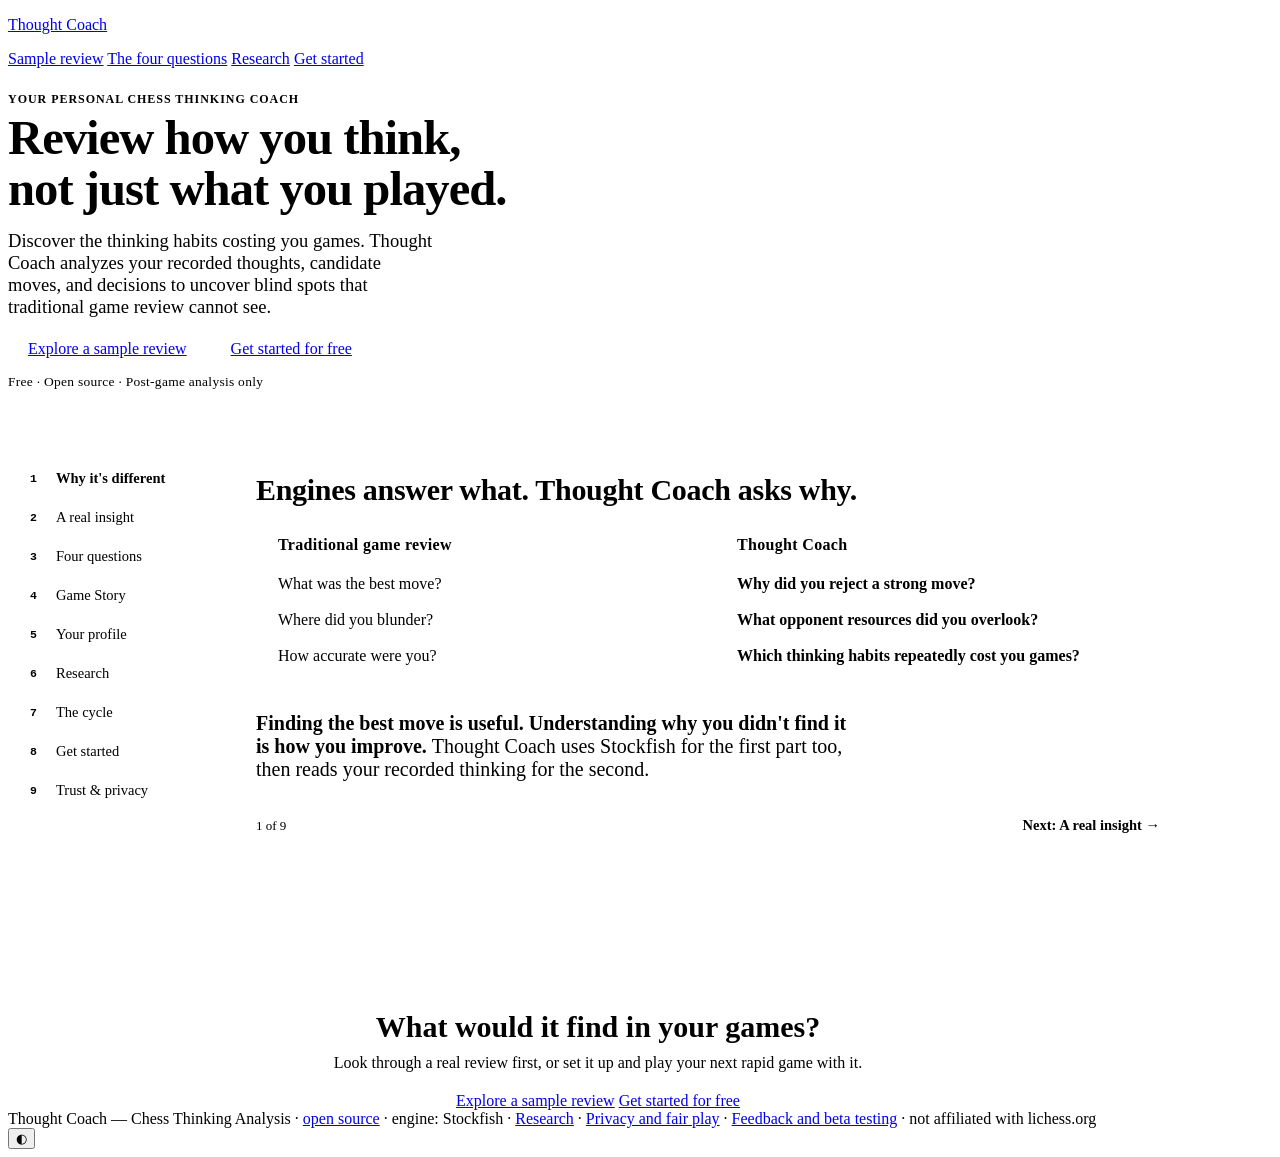
==== deploy/site/index.html @ 3e0a4ebf "Homepage mobile pass: hamburger menu, full-width stacked CTAs, topics as a vertical accordion on pho" ====
<!doctype html>
<html lang="en" data-theme="dark">
<head>
<meta charset="utf-8">
<meta name="viewport" content="width=device-width, initial-scale=1">
<title>Thought Coach — Chess Thinking Analysis</title>
<meta name="description" content="Discover the thinking habits costing you games. Thought Coach analyzes your recorded thoughts, candidate moves and decisions to find blind spots that traditional game review cannot see. Free and open source, for lichess players.">
<link rel="canonical" href="https://thoughtcoach.org/">
<meta property="og:type" content="website"><meta property="og:site_name" content="Thought Coach">
<meta property="og:title" content="Thought Coach — Chess Thinking Analysis">
<meta property="og:description" content="Review how you think, not just what you played. See a real sample review, then try it free on your own lichess games.">
<meta property="og:url" content="https://thoughtcoach.org/"><meta property="og:image" content="https://thoughtcoach.org/apple-touch-icon.png">
<meta name="twitter:card" content="summary">
<script>try { var t = localStorage.getItem("tc-theme"); if (t) document.documentElement.dataset.theme = t; } catch (e) {}</script>
<link rel="icon" type="image/svg+xml" href="/icon.svg"><link rel="icon" href="/favicon.png"><link rel="apple-touch-icon" href="/apple-touch-icon.png">
<link rel="stylesheet" href="/site.css">
<style>
  main.wide { max-width:1180px; } main.wide nav.top { margin-bottom:12px; flex-wrap:wrap; row-gap:6px; }
  @media (min-width:1500px) { main.wide { max-width:1380px; } }
  .eyebrow { font-size:12px; letter-spacing:.08em; text-transform:uppercase; color:var(--muted); margin:0 0 6px; font-weight:700; }

  /* sections: one rhythm for the whole page */
  section.blk { margin:64px 0 0; }
  section.blk > h2 { font-size:clamp(22px, 2.5vw, 30px); margin:0 0 8px; letter-spacing:-.01em; text-wrap:balance; line-height:1.2; }
  section.blk > .sub { color:var(--fg2); margin:0 0 22px; max-width:62ch; }
  .more { display:inline-flex; align-items:center; min-height:44px; margin-top:6px; font-weight:600; }
  .panel { background:var(--card); border:1px solid var(--line); border-radius:18px; padding:20px 22px; }

  /* 1. hero beside the real example */
  .top2 { display:grid; grid-template-columns:minmax(0, 0.75fr) minmax(0, 1.25fr); gap:32px; align-items:center; margin-top:24px; }
  .hero h1 { font-size:clamp(32px, 3.8vw, 54px); line-height:1.04; margin:0 0 16px; letter-spacing:-.02em; }
  .hero h1 em { font-style:normal; color:var(--accent); }
  .hero .sub2 { font-size:clamp(16px, 1.45vw, 19px); color:var(--fg2); margin:0 0 22px; max-width:46ch; }
  .hero .row .btn { padding:12px 20px; }
  .hero .trustline { color:var(--muted); font-size:13.5px; margin:16px 0 0; letter-spacing:.02em; }
  .exlabel { font-size:12px; letter-spacing:.08em; text-transform:uppercase; color:var(--muted); margin:0 0 8px; text-align:center; }
  .top2.solo { grid-template-columns:1fr; }
  .novideo { display:flex; gap:7px; align-items:center; justify-content:center; margin:10px 0 0; font-size:13.5px; color:var(--fg2); }
  .novideo b { color:var(--fg); }
  .novideo svg { flex:none; width:18px; height:18px; margin-top:1px; fill:none; stroke:var(--accent); stroke-width:2; stroke-linecap:round; stroke-linejoin:round; }

  /* the tour: topics on the left, one panel at a time */
  .tour { display:grid; grid-template-columns:220px minmax(0, 1fr); gap:0; margin:56px 0 0; border:1px solid var(--line);
    border-radius:20px; background:var(--card); overflow:hidden; }
  .tour-nav { display:flex; flex-direction:column; padding:14px 10px; border-right:1px solid var(--line); gap:2px;
    background:color-mix(in srgb, var(--fg) 3%, transparent); }
  .tour-nav button { all:unset; cursor:pointer; display:flex; align-items:center; gap:10px; padding:10px 12px; border-radius:10px;
    font-size:14.5px; color:var(--fg2); }
  .tour-nav button .i { font:700 11.5px ui-monospace, Consolas, monospace; color:var(--muted); width:16px; }
  .tour-nav button:hover { background:color-mix(in srgb, var(--accent) 8%, transparent); color:var(--fg); }
  .tour-nav button[aria-selected="true"] { background:color-mix(in srgb, var(--accent) 16%, transparent); color:var(--fg); font-weight:700; }
  .tour-nav button[aria-selected="true"] .i { color:var(--accent); }
  .tour-nav button:focus-visible { outline:2px solid var(--accent); outline-offset:-2px; }
  .tour-body { padding:26px 28px 22px; min-height:460px; }
  .tour section.blk { margin:0; } .tour section.blk[hidden] { display:none; }
  .tour .tour-step { display:flex; justify-content:space-between; align-items:center; margin:22px 0 0; padding-top:14px;
    border-top:1px solid var(--line); color:var(--muted); font-size:13px; }
  .tour .tour-step button { all:unset; cursor:pointer; font-weight:700; color:var(--accent); font-size:14.5px; }
  .tour .tour-step button:hover { text-decoration:underline; }
  .tour .panel { background:color-mix(in srgb, var(--fg) 3%, transparent); }
  @media (max-width:980px) {
    .tour { grid-template-columns:1fr; }
    .tour-nav { flex-direction:row; overflow-x:auto; border-right:0; border-bottom:1px solid var(--line); padding:10px; scrollbar-width:none; }
    .tour-nav::-webkit-scrollbar { display:none; }
    .tour-nav button { flex:none; padding:8px 12px; border:1px solid var(--line); border-radius:999px; font-size:13.5px; }
    .tour-nav button .i { display:none; }
    .tour-body { padding:20px 18px 16px; min-height:0; }
  }

  /* 2. traditional review vs Thought Coach */
  .vs { display:grid; grid-template-columns:1fr 1fr; gap:14px; }
  .vs .col { border-radius:18px; padding:20px 22px; border:1px solid var(--line); }
  .vs .col h3 { margin:0 0 12px; font-size:16px; letter-spacing:.02em; }
  .vs .col ul { margin:0; padding:0; list-style:none; }
  .vs .col li { padding:9px 0; border-top:1px solid var(--line); font-size:16px; } .vs .col li:first-child { border-top:0; }
  .vs .old h3 { color:var(--muted); } .vs .old li { color:var(--fg2); }
  .vs .new { background:color-mix(in srgb, var(--accent) 9%, var(--card)); border-color:color-mix(in srgb, var(--accent) 50%, var(--line)); }
  .vs .new h3 { color:var(--accent); } .vs .new li { font-weight:600; }
  .punch { margin:18px 0 0; font-size:clamp(17px, 1.6vw, 20px); font-weight:600; max-width:60ch; }
  .punch span { color:var(--fg2); font-weight:400; }

  /* 3. one real coaching insight (fragment kept outside the code repository) */
  .ins { display:grid; grid-template-columns:minmax(0, 380px) minmax(0, 1fr); gap:28px; align-items:start; }
  .ins-board { margin:0; } .ins-board img { width:100%; height:auto; display:block; border-radius:10px; box-shadow:0 10px 30px #0006; }
  .ins-board figcaption { display:flex; flex-wrap:wrap; gap:6px 12px; margin-top:10px; font-size:13px; color:var(--fg2); }
  .ins-board .lg { white-space:nowrap; }
  .k { display:inline-block; font-weight:700; font-size:12px; padding:1px 7px; border-radius:5px; color:#fff; margin-right:4px; }
  .k.g { background:#15781B; } .k.o { background:#e8590c; } .k.r { background:#e03131; }
  .ins-src { font-size:12.5px; color:var(--muted); margin:0 0 6px; }
  .ins h3 { font-size:clamp(19px, 1.9vw, 24px); line-height:1.2; margin:0 0 14px; }
  .ins dl { margin:0; } .ins dt { font-size:12px; letter-spacing:.07em; text-transform:uppercase; color:var(--accent); font-weight:700; margin:12px 0 3px; }
  .ins dd { margin:0; color:var(--fg2); } .ins dd b { color:var(--fg); } .ins q { font-style:italic; color:var(--fg); }
  .ins-lesson { margin:16px 0 0; padding:12px 14px; border-radius:12px; border-left:3px solid var(--good);
    background:color-mix(in srgb, var(--good) 10%, transparent); }

  /* 4. the four questions */
  .q4 { display:grid; grid-template-columns:repeat(4, 1fr); gap:12px; counter-reset:q; }
  .qc { border:1px solid var(--line); border-radius:16px; padding:16px 18px; }
  .qc .n { display:inline-grid; place-items:center; width:26px; height:26px; border-radius:50%; border:2px solid var(--accent);
    color:var(--accent); font-weight:700; font-size:13px; }
  .qc summary { list-style:none; } .qc summary::-webkit-details-marker { display:none; }
  .qc h3 { margin:8px 0 6px; font-size:16.5px; line-height:1.25; } .qc p { margin:0; color:var(--fg2); font-size:14px; }
  .qc p.ex { margin-top:8px; padding-top:8px; border-top:1px solid var(--line); font-size:13.5px; }
  @media (min-width:981px) { .qc summary { pointer-events:none; } }

  /* 5. Game Story */
  .story { display:grid; grid-template-columns:minmax(0, 1fr) minmax(0, 340px); gap:32px; align-items:center; }
  .story ol { margin:0 0 18px; padding:0; list-style:none; counter-reset:s; }
  .story li { position:relative; padding:8px 0 8px 36px; color:var(--fg2); counter-increment:s; }
  .story li::before { content:counter(s); position:absolute; left:0; top:8px; width:24px; height:24px; border-radius:50%;
    background:color-mix(in srgb, var(--accent) 18%, transparent); color:var(--accent); font-weight:700; font-size:12.5px; display:grid; place-items:center; }
  .story li b { color:var(--fg); }
  .phone { justify-self:center; width:min(100%, 320px); }
  .phone iframe { display:block; width:100%; aspect-ratio:9 / 17; border:0; border-radius:28px; background:#000;
    box-shadow:0 0 0 8px #262624, 0 18px 50px #0008; }
  .phcap { text-align:center; color:var(--muted); font-size:12.5px; margin:16px 0 0; }

  /* 6–7. profile and research: one bar style for every comparison */
  .prof { display:grid; grid-template-columns:minmax(0, 1.25fr) minmax(0, 1fr); gap:16px; align-items:start; }
  .panel h3 { margin:0 0 4px; font-size:17px; } .panel .cap { color:var(--muted); font-size:13px; margin:0 0 14px; }
  .mx { display:grid; grid-template-columns:minmax(0, 1fr) minmax(0, 1.1fr); gap:6px 14px; align-items:center; padding:10px 0; border-top:1px solid var(--line); }
  .mx:first-of-type { border-top:0; }
  .mx .ml { font-size:14.5px; font-weight:600; } .mx .ml small { display:block; font-weight:400; color:var(--muted); font-size:12.5px; margin-top:2px; }
  .mx .ml .ok { color:var(--good); font-weight:700; font-size:12px; margin-left:6px; }
  .bars2 { display:grid; gap:5px; }
  .br { display:grid; grid-template-columns:80px minmax(0, 1fr) 42px; gap:8px; align-items:center; font-size:12.5px; color:var(--fg2); }
  .br .t { height:10px; border-radius:0 5px 5px 0; background:color-mix(in srgb, var(--fg) 8%, transparent); position:relative; }
  .br .t i { position:absolute; inset:0 auto 0 0; border-radius:0 5px 5px 0; min-width:2px; }
  .br.you .t i { background:var(--accent); } .br.ms .t i { background:color-mix(in srgb, var(--fg) 45%, transparent); }
  .br b { text-align:right; font-variant-numeric:tabular-nums; color:var(--fg); }
  .pat { margin:0; padding:0; list-style:none; }
  .pat li { padding:10px 0; border-top:1px solid var(--line); color:var(--fg2); font-size:14.5px; } .pat li:first-child { border-top:0; padding-top:0; }
  .pat li b { color:var(--fg); display:block; }
  .focus { margin-top:14px; padding:14px 16px; border-radius:14px; border:1px solid color-mix(in srgb, var(--good) 45%, var(--line));
    background:color-mix(in srgb, var(--good) 8%, transparent); }
  .focus .eyebrow { color:var(--good); } .focus p { margin:4px 0 0; color:var(--fg2); font-size:14.5px; } .focus b { color:var(--fg); }
  .lbl { font-size:12.5px; color:var(--muted); margin:12px 0 0; }
  .rs { display:grid; grid-template-columns:repeat(4, auto); justify-content:start; gap:4px 28px; margin:0 0 16px; color:var(--fg2); font-size:14px; }
  .rs b { display:block; color:var(--fg); font-size:24px; letter-spacing:-.01em; }
  .finds { display:grid; grid-template-columns:repeat(3, 1fr); gap:12px; }
  .find { border:1px solid var(--line); border-radius:14px; padding:14px 16px; }
  .find .big { font-size:26px; font-weight:800; letter-spacing:-.01em; } .find h3 { font-size:15px; margin:2px 0 6px; }
  .find p { margin:0; color:var(--fg2); font-size:13.5px; }
  .caveat { font-size:13px; color:var(--muted); margin:12px 0 0; max-width:80ch; }

  /* 8. the cycle */
  .cycle { display:grid; grid-template-columns:repeat(5, 1fr); gap:10px; margin:0; padding:0; list-style:none; }
  .cycle li { border:1px solid var(--line); border-radius:14px; padding:14px 14px 12px; position:relative; }
  .cycle li b { display:block; font-size:16px; margin-bottom:4px; } .cycle li span { color:var(--fg2); font-size:13.5px; display:block; }
  .cycle li:not(:last-child)::after { content:"→"; position:absolute; right:-10px; top:50%; transform:translate(50%, -50%); color:var(--accent);
    font-weight:800; z-index:1; }
  .cycle li.rep { border-style:dashed; }

  /* 9. getting started */
  ol.three { list-style:none; padding:0; margin:0; display:grid; grid-template-columns:repeat(3, 1fr); gap:12px; counter-reset:s; }
  ol.three li { border:1px solid var(--line); border-radius:16px; padding:16px 18px 16px 58px; position:relative; counter-increment:s; }
  ol.three li::before { content:counter(s); position:absolute; left:16px; top:15px; width:28px; height:28px; border-radius:50%;
    border:2px solid var(--accent); color:var(--accent); display:grid; place-items:center; font-weight:700; font-size:13.5px; }
  ol.three h3 { margin:0 0 4px; font-size:16.5px; } ol.three p { margin:0; color:var(--fg2); font-size:14.5px; }
  .notes { display:flex; flex-wrap:wrap; gap:8px 20px; margin:14px 0 0; padding:0; list-style:none; color:var(--fg2); font-size:13.5px; }
  .notes li::before { content:"✓ "; color:var(--good); font-weight:700; }

  /* 10. trust and the last call */
  .trust { display:grid; grid-template-columns:repeat(5, 1fr); gap:10px; margin:0; padding:0; list-style:none; }
  .trust li { border:1px solid var(--line); border-radius:14px; padding:12px 14px; font-size:13.5px; color:var(--fg2); }
  .trust li b { display:block; color:var(--fg); font-size:14.5px; margin-bottom:2px; }
  .final { text-align:center; margin:56px auto 0; max-width:640px; }
  .final h2 { font-size:clamp(22px, 2.6vw, 30px); margin:0 0 10px; } .final p { color:var(--fg2); margin:0 0 20px; }
  .final .row { justify-content:center; }

  @media (max-width:980px) {
    /* one column: headline, then the example straight away, then the rest of the intro */
    .top2 { display:flex; flex-direction:column; align-items:stretch; gap:0; margin-top:8px; }
    .top2 > .hero { display:contents; }
    .top2 > .hero > * { order:3; }
    .top2 > .hero > .eyebrow { order:1; } .top2 > .hero > h1 { order:2; }
    .top2 > section.example { order:2; margin:4px 0 22px; }
    .ins, .story, .prof { grid-template-columns:1fr; } .ins-board { max-width:420px; }
    .q4 { grid-template-columns:1fr 1fr; } .finds { grid-template-columns:1fr; }
    .cycle { grid-template-columns:1fr 1fr; } .cycle li::after { display:none; }
    ol.three, .trust { grid-template-columns:1fr 1fr; }
    .rs { grid-template-columns:repeat(2, auto); }
  }
  @media (max-width:560px) {
    section.blk { margin-top:48px; } .vs, .q4, ol.three, .trust, .cycle { grid-template-columns:1fr; }
    .mx { grid-template-columns:1fr; } .panel { padding:16px; }
  }

  /* ---- phones and tablets: one vertical column, nothing to swipe sideways ---- */
  .menu-btn, .mobnote, .tp-head { display:none; }
  .navlinks { display:contents; }
  @media (max-width:980px) {
    main.wide nav.top a.link { display:inline-flex; align-items:center; min-height:44px; padding:0 4px; }
    /* the topics: a vertical accordion, every heading visible */
    .tour { display:block; margin-top:36px; border-radius:16px; }
    .tour-nav { display:none; }
    .tour-body { padding:0; min-height:0; }
    .tp-head { all:unset; box-sizing:border-box; display:grid; grid-template-columns:minmax(0, 1fr) 28px; align-items:center; gap:2px 12px;
      width:100%; min-height:56px; padding:12px 16px; cursor:pointer; border-top:1px solid var(--line); }
    .tp-head:first-child { border-top:0; }
    .tp-head b { font-size:16px; } .tp-head small { grid-column:1; color:var(--muted); font-size:13px; }
    .tp-head i { grid-column:2; grid-row:1 / span 2; width:28px; height:28px; border-radius:50%; border:1px solid var(--line);
      display:grid; place-items:center; transition:transform .2s; }
    .tp-head i::before { content:""; width:7px; height:7px; border-right:2px solid var(--fg2); border-bottom:2px solid var(--fg2);
      transform:translateY(-2px) rotate(45deg); }
    .tp-head[aria-expanded="true"] i { transform:rotate(180deg); }
    .tp-head:focus-visible { outline:2px solid var(--accent); outline-offset:-2px; }
    .tour section.blk { padding:4px 16px 20px; }
    .tour .tp > h2, .tour .tp > .eyebrow { font-size:19px; }
    .tour .tp > .eyebrow, .tour #story .eyebrow { display:none; }
    .tour .tour-step { display:none; }
    /* the cycle: a vertical timeline */
    .cycle { display:block; position:relative; padding-left:22px; }
    .cycle::before { content:""; position:absolute; left:6px; top:8px; bottom:8px; width:2px; background:var(--line); }
    .cycle li { border:0; padding:6px 0 10px; }
    .cycle li::before { content:""; position:absolute; left:-21px; top:11px; width:12px; height:12px; border-radius:50%; background:var(--accent); }
    .cycle li.rep::before { background:var(--card); border:2px solid var(--accent); box-sizing:border-box; }
    .cycle li b { display:inline; font-size:15.5px; margin-right:6px; } .cycle li span { display:inline; }
    /* steps and trust: compact rows */
    ol.three, .trust { display:block; }
    ol.three li { border:0; border-top:1px solid var(--line); border-radius:0; padding:12px 0 12px 44px; }
    ol.three li:first-child { border-top:0; } ol.three li::before { left:0; top:12px; width:26px; height:26px; }
    .trust li { border:0; border-top:1px solid var(--line); border-radius:0; padding:10px 0; } .trust li:first-child { border-top:0; }
    .notes { display:block; } .notes li { padding:3px 0; }
    .rs { grid-template-columns:1fr 1fr; gap:10px 16px; }
    .q4 { grid-template-columns:1fr; gap:0; border:1px solid var(--line); border-radius:14px; }
    .qc { border:0; border-top:1px solid var(--line); border-radius:0; padding:0 14px; } .qc:first-child { border-top:0; }
    .qc summary { display:flex; align-items:center; gap:12px; min-height:52px; cursor:pointer; }
    .qc summary h3 { margin:0; font-size:15.5px; flex:1; }
    .qc summary::after { content:"+"; color:var(--muted); font-size:20px; } .qc[open] summary::after { content:"–"; }
    .qc > p { padding-bottom:4px; } .qc > p.ex { padding-bottom:14px; }
    .story { gap:20px; } .phone { width:min(100%, 300px); }
  }
  @media (max-width:640px) {
    body { padding-top:12px; }
    main.wide nav.top { margin-bottom:8px; position:relative; flex-wrap:nowrap; }
    .menu-btn { display:grid; gap:5px; align-content:center; justify-items:center; width:44px; height:44px; padding:0; border-radius:10px;
      background:transparent; border:1px solid var(--line); cursor:pointer; }
    .menu-btn span { display:block; width:18px; height:2px; border-radius:1px; background:var(--fg); transition:transform .2s, opacity .2s; }
    nav.top.open .menu-btn span:nth-child(1) { transform:translateY(7px) rotate(45deg); }
    nav.top.open .menu-btn span:nth-child(2) { opacity:0; }
    nav.top.open .menu-btn span:nth-child(3) { transform:translateY(-7px) rotate(-45deg); }
    .navlinks { display:none; position:absolute; top:52px; left:0; right:0; z-index:20; flex-direction:column; padding:6px;
      background:var(--card); border:1px solid var(--line); border-radius:14px; box-shadow:0 14px 40px #0006; }
    nav.top.open .navlinks { display:flex; }
    .navlinks a.link { display:flex; align-items:center; min-height:44px; padding:0 12px; border-radius:10px; font-size:16px; }
    .navlinks a.link:hover { background:color-mix(in srgb, var(--accent) 10%, transparent); }
    .navlinks a.link[hidden] { display:none; }
    .hero h1 { font-size:clamp(28px, 8.6vw, 38px); margin-bottom:12px; }
    .hero .sub2 { font-size:16px; margin-bottom:18px; }
    #cta { flex-direction:column; align-items:stretch; gap:10px; }
    #cta .btn, .final .btn { display:flex; justify-content:center; align-items:center; text-align:center; min-height:48px; box-sizing:border-box; }
    .mobnote { display:block; font-size:13.5px; color:var(--fg2); margin:10px 0 0; }
    .final { margin-top:40px; } .final .row { flex-direction:column; align-items:stretch; }
  }
</style>
</head>
<body>
<main class="wide">
  <nav class="top">
    <p class="brand"><a href="/"><span class="mark"></span>Thought Coach</a></p><span class="sp"></span>
    <button class="menu-btn" type="button" aria-expanded="false" aria-controls="navlinks" aria-label="Menu" onclick="var n=this.closest('nav'), o=n.classList.toggle('open'); this.setAttribute('aria-expanded', o)"><span></span><span></span><span></span></button>
    <span class="navlinks" id="navlinks">
    <a class="link" id="nav-games" href="/start" hidden>Your games</a>
    <a class="link" href="/sample/">Sample review</a>
    <a class="link" href="/questions">The four questions</a>
    <a class="link" href="/research">Research</a>
    <a class="link" href="/start">Get started</a></span>
  </nav>

  <!-- 1. hero, beside a real example -->
  <div class="top2">
    <section class="hero">
      <p class="eyebrow">Your personal chess thinking coach</p>
      <h1>Review how you <em>think</em>,<br>not just what you played.</h1>
      <p class="sub2">Discover the thinking habits costing you games. Thought Coach analyzes your recorded thoughts, candidate moves,
        and decisions to uncover blind spots that traditional game review cannot see.</p>
      <div class="row" id="cta">
        <a class="btn primary" href="/sample/">Explore a sample review</a>
        <a class="btn" href="/start" data-ev="get_started">Get started for free</a>
      </div>
      <p class="trustline">Free · Open source · Post-game analysis only</p>
      <p class="mobnote">Recording your games needs a desktop browser. On your phone, explore the sample review and the research.</p>
    </section>
    <section class="example">
      <p class="exlabel">Two real moments, reviewed (no sound needed)</p>
      <div id="example-card"></div>
      <p class="novideo"><svg viewBox="0 0 24 24" aria-hidden="true"><path d="M3 3l18 18M10.5 6H15a2 2 0 0 1 2 2v2.5l4-2.5v8"/><path d="M15 15v1a2 2 0 0 1-2 2H5a2 2 0 0 1-2-2V8a2 2 0 0 1 2-2"/></svg><span><b>No camera or video needed</b>: just your arrows, and your voice if you like.</span></p>
    </section>
  </div>

  <!-- 2–10. one guided tour instead of a long scroll: a topic list, one topic at a time -->
  <div class="tour" id="tour">
    <nav class="tour-nav" role="tablist" aria-label="About Thought Coach"></nav>
    <div class="tour-body">
  <!-- 2. how it differs -->
  <section class="blk tp" id="compare" data-desc="What engine review can't tell you" data-tab="Why it's different" role="tabpanel">
    <h2>Engines answer what. Thought Coach asks why.</h2>
    <div class="vs">
      <div class="col old"><h3>Traditional game review</h3>
        <ul><li>What was the best move?</li><li>Where did you blunder?</li><li>How accurate were you?</li></ul></div>
      <div class="col new"><h3>Thought Coach</h3>
        <ul><li>Why did you reject a strong move?</li><li>What opponent resources did you overlook?</li><li>Which thinking habits repeatedly cost you games?</li></ul></div>
    </div>
    <p class="punch">Finding the best move is useful. Understanding why you didn't find it is how you improve.
      <span>Thought Coach uses Stockfish for the first part too, then reads your recorded thinking for the second.</span></p>
  </section>

  <!-- 3. one real coaching insight -->
  <section class="blk tp" id="insight" data-desc="A strong move found, then dropped" data-tab="A real insight" role="tabpanel">
    <p class="eyebrow">One real coaching insight</p>
    <h2>What normal game review would never tell you</h2>
    <div class="panel" id="insight-card"><p class="cap">Loading the example…</p></div>
  </section>

  <!-- 4. the four questions -->
  <section class="blk tp" id="questions" data-desc="What strong players check on every move" data-tab="Four questions" role="tabpanel">
    <h2>Four questions, in the order strong players ask them</h2>
    <p class="sub">Each review checks which of these show up in your recorded thinking, and which don't.</p>
    <div class="q4">
      <details class="qc"><summary><span class="n">1</span><h3>What does your opponent want?</h3></summary>
        <p>Their threat or plan, before you choose your move.</p><p class="ex">Try: draw their best move as an arrow before you choose yours.</p></details>
      <details class="qc"><summary><span class="n">2</span><h3>Where are the weaknesses?</h3></summary>
        <p>Loose pawns, holes and an exposed king, on both sides.</p><p class="ex">Try: before a pawn move, circle the squares it stops guarding.</p></details>
      <details class="qc"><summary><span class="n">3</span><h3>What are your candidates?</h3></summary>
        <p>Two or three real options, so the best one can be on the list.</p><p class="ex">Try: draw two different moves before you play one.</p></details>
      <details class="qc"><summary><span class="n">4</span><h3>Which piece is doing least?</h3></summary>
        <p>Improving your worst piece is often the best quiet move.</p><p class="ex">Try: make one of your candidates a move for that piece.</p></details>
    </div>
    <a class="more" href="/questions">How to use them in a game →</a>
  </section>

  <!-- 5. the Game Story -->
  <section class="blk tp" id="story" data-desc="A lesson from your own game" data-tab="Game Story" role="tabpanel">
    <div class="story">
      <div>
        <p class="eyebrow">Game Story</p>
        <h2 style="font-size:clamp(22px, 2.5vw, 30px); margin:0 0 10px">A chess lesson from your own game.</h2>
        <p style="color:var(--fg2); margin:0 0 16px; max-width:52ch">A few minutes after each game, Thought Coach turns it into a short story you tap through, like a coach going over the game with you.</p>
        <ol>
          <li><b>The moments that mattered,</b> chosen from the game, not every move.</li>
          <li><b>Your recorded thinking at each one:</b> the arrows you drew and what you said.</li>
          <li><b>What went well and what didn't,</b> checked by Stockfish.</li>
          <li><b>One focus for your next game,</b> with the moment that shows why.</li>
        </ol>
        <div class="row"><a class="btn primary" href="/sample/games/LO7pFAat/story/">Explore the sample Game Story</a>
          <a class="btn" href="/sample/">The full sample review</a></div>
      </div>
      <div class="phone"><iframe src="/sample/games/LO7pFAat/story/" title="The sample Game Story: tap or use the arrows to go through it" loading="lazy"></iframe>
        <p class="phcap">Live: a real game's story. Tap through it.</p></div>
    </div>
  </section>

  <!-- 6. the thinking profile -->
  <section class="blk tp" id="profile" data-desc="The patterns across your games" data-tab="Your profile" role="tabpanel">
    <p class="eyebrow">Your thinking profile</p>
    <h2>Every game reveals something. Together, they reveal your habits.</h2>
    <p class="sub">Across your rapid and classical games, Thought Coach looks for the patterns no single review can show, sets
      them next to strong players' recorded games, and tells you what to work on next.</p>
    <div class="prof">
      <div class="panel">
        <h3>Recurring patterns in recorded decisions</h3>
        <p class="cap">A real profile: the developer's 10 most recent rapid and classical games (2400 on lichess).</p>
        <div class="mx"><span class="ml">Strong moves considered, then rejected<small>the best move was among those drawn, and a move costing 5%+ was played</small></span>
          <span class="bars2"><span class="br you">This player<span class="t"><i style="width:91%"></i></span><b>20%</b></span>
            <span class="br ms">Masters<span class="t"><i style="width:32%"></i></span><b>7%</b></span></span></div>
        <div class="mx"><span class="ml">Critical positions that went wrong<small>only one move held, and the move played cost 10%+</small></span>
          <span class="bars2"><span class="br you">This player<span class="t"><i style="width:91%"></i></span><b>39%</b></span>
            <span class="br ms">Masters<span class="t"><i style="width:32%"></i></span><b>14%</b></span></span></div>
        <div class="mx"><span class="ml">Real threats left unstopped<small>a threat worth 10%+ that the move played didn't answer</small></span>
          <span class="bars2"><span class="br you">This player<span class="t"><i style="width:91%"></i></span><b>9%</b></span>
            <span class="br ms">Masters<span class="t"><i style="width:51%"></i></span><b>5%</b></span></span></div>
        <div class="mx"><span class="ml">Least active piece brought into play <span class="ok">a strength</span><small>when a piece was clearly passive, a candidate improved it</small></span>
          <span class="bars2"><span class="br you">This player<span class="t"><i style="width:91%"></i></span><b>67%</b></span>
            <span class="br ms">Masters<span class="t"><i style="width:41%"></i></span><b>30%</b></span></span></div>
        <p class="lbl">Based on 10 games (12 to 85 cases per row), so these are early readings: the home page shows each rate's likely range and says when a sample is too small to trust.</p>
      </div>
      <div class="panel">
        <h3>What it means for this player</h3>
        <p class="cap">Read from the same 10 games</p>
        <ul class="pat">
          <li><b>Finds the move, then lets it go.</b>The best move was often among his candidates, and he switched to something costlier about three times as often as strong players.</li>
          <li><b>Critical moments go wrong more than they should.</b>When only one move held, 39% of his moves were costly. In the same review, strong players' rate is 14%.</li>
        </ul>
        <div class="focus"><p class="eyebrow">Training focus for the next game</p>
          <p><b>Answer the threat you saw.</b> When you've drawn their threat, play it on the board in your head after your chosen move: does your move still hold?</p></div>
        <p class="lbl">After you pick up a focus, your next games are checked to see whether that habit is changing, with how sure that is, so one lucky game isn't called progress.</p>
      </div>
    </div>
  </section>

  <!-- 7. selected master findings -->
  <section class="blk tp" id="research" data-desc="How strong players think, in numbers" data-tab="Research" role="tabpanel">
    <p class="eyebrow">Research</p>
    <h2>How strong players think, in the same review</h2>
    <div class="rs" aria-label="The research data">
      <span><b>576</b>rapid and classical games</span><span><b>7</b>strong players</span>
      <span><b>13,884</b>moves reviewed</span><span><b>64%</b>with recorded thinking</span>
    </div>
    <div class="finds">
      <div class="find"><div class="big">7%</div><h3>Strong moves considered, then rejected</h3>
        <p>When the best move was among the moves they drew, strong players played a costlier one about 1 time in 14.</p></div>
      <div class="find"><div class="big">14% <small style="font-size:15px; font-weight:600; color:var(--muted)">vs 5%</small></div><h3>Critical positions</h3>
        <p>Even strong players' moves go wrong far more often when only one move holds: 14% are costly, against 5% overall.</p></div>
      <div class="find"><div class="big">5%</div><h3>Opponent threats left unstopped</h3>
        <p>Most threats are answered without a word: only about 1 real threat in 20 goes unanswered.</p></div>
    </div>
    <p class="caveat">Descriptive findings from strong players' own recorded games, pooled so no single player stands for "masters".
      They are not validated rating-group benchmarks.</p>
    <a class="more" href="/research">Explore the research and methodology →</a>
  </section>

  <!-- 8. the improvement cycle -->
  <section class="blk tp" id="loop" data-desc="Play, analyze, train, measure" data-tab="The cycle" role="tabpanel">
    <h2>Built for long-term improvement</h2>
    <p class="sub">Each game adds to your profile, and your next focus comes from what keeps repeating.</p>
    <ol class="cycle">
      <li><b>Play</b><span>A rapid or classical game on lichess, with your thinking recorded.</span></li>
      <li><b>Analyze</b><span>Your Game Story and full review, a few minutes after the game.</span></li>
      <li><b>Train</b><span>One focus, plus practice positions from your own games.</span></li>
      <li><b>Measure</b><span>Your next games show whether that habit is changing.</span></li>
      <li class="rep"><b>Repeat</b><span>The profile sharpens with every game you add.</span></li>
    </ol>
  </section>

  <!-- 9. getting started -->
  <section class="blk tp" id="how" data-desc="Three steps to your first review" data-tab="Get started" role="tabpanel">
    <h2>Three steps to your first review</h2>
    <ol class="three">
      <li><h3>Connect</h3><p>Sign in with lichess and install the free Chrome extension.</p></li>
      <li><h3>Play</h3><p>Record your thinking with arrows for the moves you consider, and voice if you like.</p></li>
      <li><h3>Improve</h3><p>After the game, review your decisions and get coaching on your thinking.</p></li>
    </ol>
    <ul class="notes">
      <li>Voice recording is optional</li><li>No move suggestions or engine help during games</li>
      <li>Best on a desktop browser</li><li>Not affiliated with or endorsed by lichess</li>
    </ul>
    <div class="row" style="margin-top:18px"><a class="btn primary" href="/start" data-ev="get_started">Get started for free</a>
      <a class="btn" href="/play">Tips for your first games</a></div>
  </section>

  <!-- 10. trust, then the last call -->
  <section class="blk tp" id="trust" data-desc="Free, private, post-game only" data-tab="Trust &amp; privacy" role="tabpanel">
    <h2>Fair play, privacy, open source</h2>
    <ul class="trust">
      <li><b>Free and open source</b><a href="https://github.com/GrantRedfield/thought-coach">Code on GitHub</a> (AGPL-3.0)</li>
      <li><b>No advertisements</b>Not sold, not used for ads or to train AI models.</li>
      <li><b>Voice is optional</b>Audio is deleted once it's text. <a href="/privacy">Privacy</a></li>
      <li><b>Post-game only</b>Nothing is shown during a game. <a href="/privacy">Fair play</a></li>
      <li><b>Open methodology</b>How every number is made. <a href="/research">Research</a></li>
    </ul>
  </section>

    </div>
  </div>

  <section class="final">
    <h2>What would it find in your games?</h2>
    <p>Look through a real review first, or set it up and play your next rapid game with it.</p>
    <div class="row">
      <a class="btn primary" href="/sample/">Explore a sample review</a>
      <a class="btn" href="/start" data-ev="get_started">Get started for free</a>
    </div>
  </section>

  <footer>Thought Coach — Chess Thinking Analysis · <a href="https://github.com/GrantRedfield/thought-coach">open source</a> · engine: Stockfish ·
    <a href="/research">Research</a> · <a href="/privacy">Privacy and fair play</a> · <a href="/feedback">Feedback and beta testing</a> · not affiliated with lichess.org</footer>
  <script>
    // The real examples are published with the site but kept outside the code repository (they quote a player who gave permission).
    fetch('/example/card.html').then((r) => r.ok ? r.text() : Promise.reject())
      .then((h) => { document.getElementById('example-card').innerHTML = h; })
      .catch(() => { document.querySelector('section.example').hidden = true; document.querySelector('.top2').classList.add('solo'); });
    // The tour: a topic list with one topic at a time on wide screens; on phones and tablets, a vertical accordion
    // with every topic heading visible (several can be open, so opening one never moves the others). A link to
    // #trust, #profile... opens that topic.
    (() => {
      const nav = document.querySelector('.tour-nav'), panels = [...document.querySelectorAll('.tour .tp')];
      const narrow = matchMedia('(max-width:980px)');
      let cur = 0; const open = new Set();
      const btns = panels.map((p, i) => {
        const b = document.createElement('button');
        b.type = 'button'; b.setAttribute('role', 'tab'); b.id = 'tab-' + p.id; b.setAttribute('aria-controls', p.id);
        b.innerHTML = `<span class="i">${i + 1}</span>${p.dataset.tab}`; nav.appendChild(b);
        b.onclick = () => { cur = i; render(); };
        const h = document.createElement('button');
        h.type = 'button'; h.className = 'tp-head'; h.setAttribute('aria-controls', p.id); h.setAttribute('aria-expanded', 'false');
        h.innerHTML = `<b>${p.dataset.tab}</b><small>${p.dataset.desc || ''}</small><i aria-hidden="true"></i>`;
        h.onclick = () => { open.has(i) ? open.delete(i) : open.add(i); render(); };
        p.before(h);
        const next = panels[i + 1];
        const step = document.createElement('div'); step.className = 'tour-step';
        step.innerHTML = `<span>${i + 1} of ${panels.length}</span>` + (next ? `<button type="button">Next: ${next.dataset.tab} →</button>`
          : `<button type="button">Back to the start ↺</button>`);
        step.querySelector('button').onclick = () => {
          cur = next ? i + 1 : 0; render(); document.getElementById('tour').scrollIntoView({ block: 'start', behavior: 'smooth' }); };
        p.appendChild(step);
        return { b, h };
      });
      function render() {
        const acc = narrow.matches;
        panels.forEach((p, k) => {
          p.hidden = acc ? !open.has(k) : k !== cur;
          p.setAttribute('role', acc ? 'region' : 'tabpanel');
          btns[k].b.setAttribute('aria-selected', String(k === cur)); btns[k].b.tabIndex = k === cur ? 0 : -1;
          btns[k].h.setAttribute('aria-expanded', String(acc && open.has(k)));
        });
      }
      nav.addEventListener('keydown', (e) => {
        const d = ['ArrowDown', 'ArrowRight'].includes(e.key) ? 1 : ['ArrowUp', 'ArrowLeft'].includes(e.key) ? -1 : 0;
        if (!d) return; e.preventDefault(); cur = Math.max(0, Math.min(panels.length - 1, cur + d)); render(); btns[cur].b.focus();
      });
      const fromHash = () => {
        const k = panels.findIndex(p => '#' + p.id === location.hash); if (k < 0) return;
        cur = k; open.add(k); render();
        (narrow.matches ? btns[k].h : document.getElementById('tour')).scrollIntoView({ block: 'start' });
      };
      // the four questions: always open on wide screens, tap to open on phones and tablets
      const qs = [...document.querySelectorAll('details.qc')];
      const qmode = () => qs.forEach(d => { d.open = !narrow.matches; });
      narrow.addEventListener('change', () => { render(); qmode(); });
      render(); qmode(); fromHash(); addEventListener('hashchange', fromHash);
    })();
    fetch('/example/insight.html').then((r) => r.ok ? r.text() : Promise.reject())
      .then((h) => { document.getElementById('insight-card').innerHTML = h; })
      .catch(() => { document.getElementById('insight').hidden = true; });
  </script>
</main>
<button class="theme-toggle" type="button" aria-label="Switch light or dark" title="Light / dark"
  onclick="var r=document.documentElement, t=r.dataset.theme==='light'?'dark':'light'; r.dataset.theme=t; try{localStorage.setItem('tc-theme',t)}catch(e){}">&#9680;</button>
<script>
// Anonymous step counts (no cookie, no id): how many people reach each step.
const ev = (n) => { try { navigator.sendBeacon('/api/event', n); } catch (e) {} };
ev('home');
document.addEventListener('click', (e) => { const a = e.target.closest('[data-ev]'); if (a) ev(a.dataset.ev); });
fetch('/api/me').then((r) => r.json()).then((me) => {
  if (!me.signed_in) return;
  // Coming back to thoughtcoach.org signed in: straight to your games (but not when you clicked "home" on the site).
  let fromSite = false;
  try { fromSite = new URL(document.referrer).origin === location.origin; } catch (e) {}
  if (!fromSite) { location.replace(me.home); return; }
  document.getElementById('cta').innerHTML =
    `<a class="btn primary" href="${me.home}">Your games</a><a class="btn" href="/sample/">Sample review</a>`;
  const g = document.getElementById('nav-games'); g.href = me.home; g.hidden = false;
}).catch(() => {});
</script>
</body>
</html>
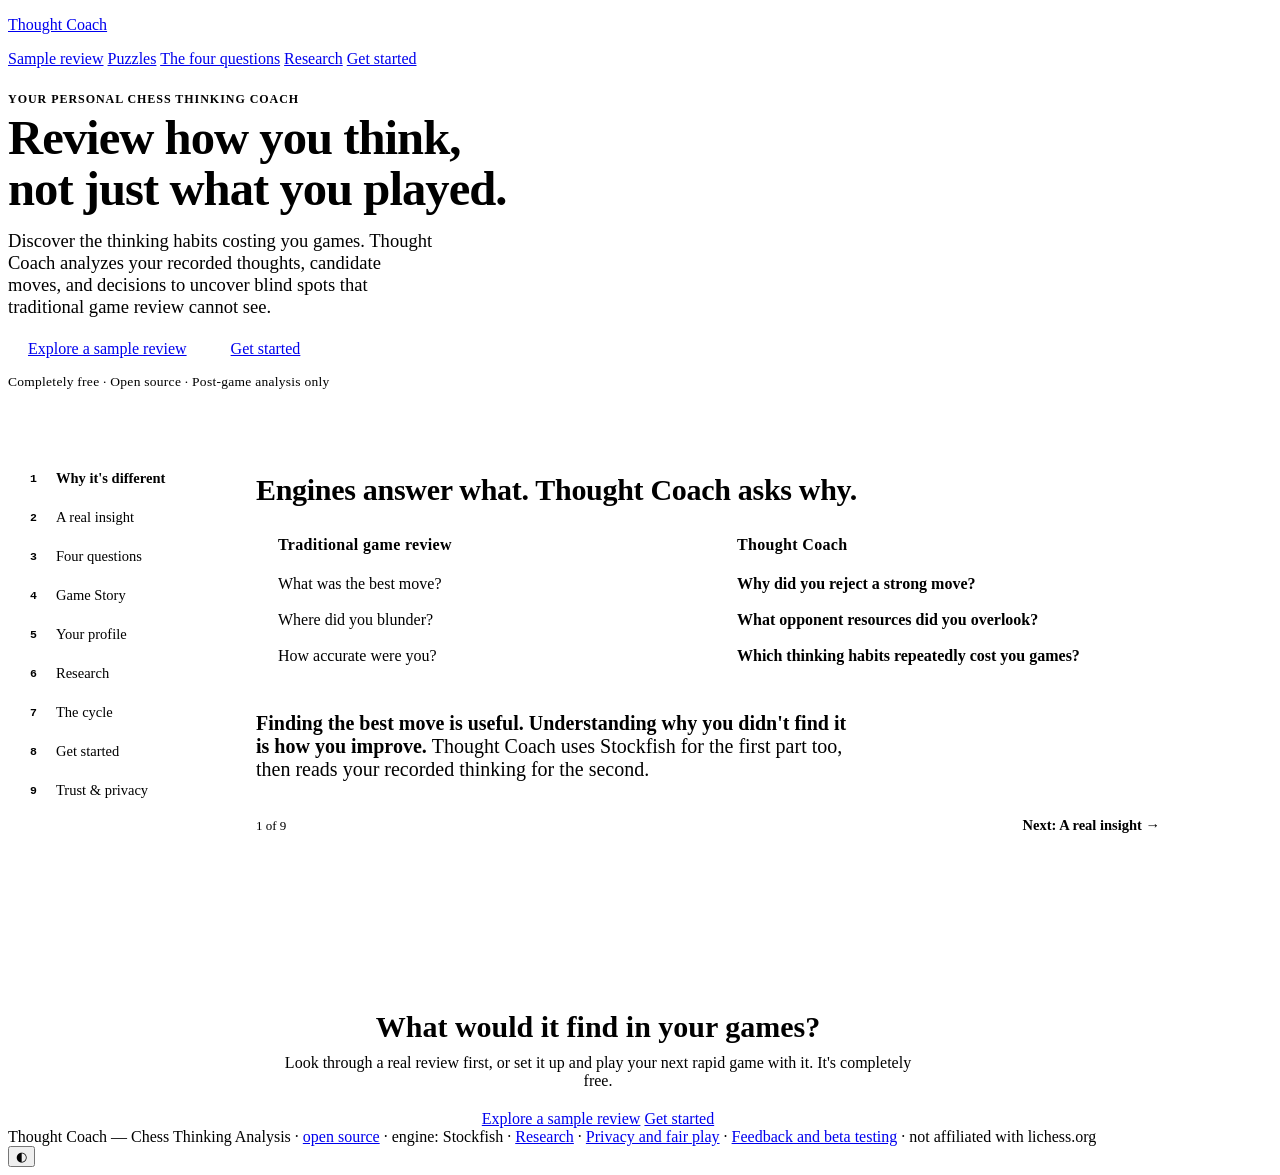
==== commit 87acd24a: "Master puzzles: rated with Glicko-2 from a lichess starting rating, arrows and thinking out loud com" ====
--- a/deploy/site/index.html
+++ b/deploy/site/index.html
@@ -13,6 +13,7 @@
 <meta name="twitter:card" content="summary">
 <script>try { var t = localStorage.getItem("tc-theme"); if (t) document.documentElement.dataset.theme = t; } catch (e) {}</script>
 <link rel="icon" type="image/svg+xml" href="/icon.svg"><link rel="icon" href="/favicon.png"><link rel="apple-touch-icon" href="/apple-touch-icon.png">
+<script>window.tcExample = fetch('/example/card.html').then((r) => r.ok ? r.text() : Promise.reject());</script>
 <link rel="stylesheet" href="/site.css">
 <style>
   main.wide { max-width:1180px; } main.wide nav.top { margin-bottom:12px; flex-wrap:wrap; row-gap:6px; }
@@ -263,6 +264,7 @@
     <span class="navlinks" id="navlinks">
     <a class="link" id="nav-games" href="/start" hidden>Your games</a>
     <a class="link" href="/sample/">Sample review</a>
+    <a class="link" href="/puzzles/">Puzzles</a>
     <a class="link" href="/questions">The four questions</a>
     <a class="link" href="/research">Research</a>
     <a class="link" href="/start">Get started</a></span>
@@ -277,13 +279,13 @@
         and decisions to uncover blind spots that traditional game review cannot see.</p>
       <div class="row" id="cta">
         <a class="btn primary" href="/sample/">Explore a sample review</a>
-        <a class="btn" href="/start" data-ev="get_started">Get started for free</a>
+        <a class="btn" href="/start" data-ev="get_started">Get started</a>
       </div>
-      <p class="trustline">Free · Open source · Post-game analysis only</p>
+      <p class="trustline">Completely free · Open source · Post-game analysis only</p>
       <p class="mobnote">Recording your games needs a desktop browser. On your phone, explore the sample review and the research.</p>
     </section>
     <section class="example">
-      <p class="exlabel">Two real moments, reviewed (no sound needed)</p>
+      <p class="exlabel">Two real moments, reviewed</p>
       <div id="example-card"></div>
       <p class="novideo"><svg viewBox="0 0 24 24" aria-hidden="true"><path d="M3 3l18 18M10.5 6H15a2 2 0 0 1 2 2v2.5l4-2.5v8"/><path d="M15 15v1a2 2 0 0 1-2 2H5a2 2 0 0 1-2-2V8a2 2 0 0 1 2-2"/></svg><span><b>No camera or video needed</b>: just your arrows, and your voice if you like.</span></p>
     </section>
@@ -362,8 +364,8 @@
         <h3>Recurring patterns in recorded decisions</h3>
         <p class="cap">A real profile: the developer's 10 most recent rapid and classical games (2400 on lichess).</p>
         <div class="mx"><span class="ml">Strong moves considered, then rejected<small>the best move was among those drawn, and a move costing 5%+ was played</small></span>
-          <span class="bars2"><span class="br you">This player<span class="t"><i style="width:91%"></i></span><b>20%</b></span>
-            <span class="br ms">Masters<span class="t"><i style="width:32%"></i></span><b>7%</b></span></span></div>
+          <span class="bars2"><span class="br you">This player<span class="t"><i style="width:91%"></i></span><b>25%</b></span>
+            <span class="br ms">Masters<span class="t"><i style="width:25%"></i></span><b>7%</b></span></span></div>
         <div class="mx"><span class="ml">Critical positions that went wrong<small>only one move held, and the move played cost 10%+</small></span>
           <span class="bars2"><span class="br you">This player<span class="t"><i style="width:91%"></i></span><b>39%</b></span>
             <span class="br ms">Masters<span class="t"><i style="width:32%"></i></span><b>14%</b></span></span></div>
@@ -379,7 +381,7 @@
         <h3>What it means for this player</h3>
         <p class="cap">Read from the same 10 games</p>
         <ul class="pat">
-          <li><b>Finds the move, then lets it go.</b>The best move was often among his candidates, and he switched to something costlier about three times as often as strong players.</li>
+          <li><b>Finds the move, then lets it go.</b>The best move was often among his candidates, and he switched to something costlier more than three times as often as strong players.</li>
           <li><b>Critical moments go wrong more than they should.</b>When only one move held, 39% of his moves were costly. In the same review, strong players' rate is 14%.</li>
         </ul>
         <div class="focus"><p class="eyebrow">Training focus for the next game</p>
@@ -394,15 +396,15 @@
     <p class="eyebrow">Research</p>
     <h2>How strong players think, in the same review</h2>
     <div class="rs" aria-label="The research data">
-      <span><b>576</b>rapid and classical games</span><span><b>7</b>strong players</span>
-      <span><b>13,884</b>moves reviewed</span><span><b>64%</b>with recorded thinking</span>
+      <span><b data-stat="games">605</b>rapid and classical games</span><span><b data-stat="players">7</b>strong players</span>
+      <span><b data-stat="moves">14,555</b>moves reviewed</span><span><b><span data-stat="thinking_pct">65</span>%</b>with recorded thinking</span>
     </div>
     <div class="finds">
-      <div class="find"><div class="big">7%</div><h3>Strong moves considered, then rejected</h3>
-        <p>When the best move was among the moves they drew, strong players played a costlier one about 1 time in 14.</p></div>
-      <div class="find"><div class="big">14% <small style="font-size:15px; font-weight:600; color:var(--muted)">vs 5%</small></div><h3>Critical positions</h3>
-        <p>Even strong players' moves go wrong far more often when only one move holds: 14% are costly, against 5% overall.</p></div>
-      <div class="find"><div class="big">5%</div><h3>Opponent threats left unstopped</h3>
+      <div class="find"><div class="big"><span data-stat="trust_pct">7</span>%</div><h3>Strong moves considered, then rejected</h3>
+        <p>When the best move was among the moves they drew, strong players played a costlier one about 1 time in <span data-stat="trust_one_in">14</span>.</p></div>
+      <div class="find"><div class="big"><span data-stat="critical_costly_pct">14</span>% <small style="font-size:15px; font-weight:600; color:var(--muted)">vs <span data-stat="all_costly_pct">5</span>%</small></div><h3>Critical positions</h3>
+        <p>Even strong players' moves go wrong far more often when only one move holds: <span data-stat="critical_costly_pct">14</span>% are costly, against <span data-stat="all_costly_pct">5</span>% overall.</p></div>
+      <div class="find"><div class="big"><span data-stat="threats_pct">5</span>%</div><h3>Opponent threats left unstopped</h3>
         <p>Most threats are answered without a word: only about 1 real threat in 20 goes unanswered.</p></div>
     </div>
     <p class="caveat">Descriptive findings from strong players' own recorded games, pooled so no single player stands for "masters".
@@ -435,7 +437,7 @@
       <li>Voice recording is optional</li><li>No move suggestions or engine help during games</li>
       <li>Best on a desktop browser</li><li>Not affiliated with or endorsed by lichess</li>
     </ul>
-    <div class="row" style="margin-top:18px"><a class="btn primary" href="/start" data-ev="get_started">Get started for free</a>
+    <div class="row" style="margin-top:18px"><a class="btn primary" href="/start" data-ev="get_started">Get started</a>
       <a class="btn" href="/play">Tips for your first games</a></div>
   </section>
 
@@ -456,10 +458,10 @@
 
   <section class="final">
     <h2>What would it find in your games?</h2>
-    <p>Look through a real review first, or set it up and play your next rapid game with it.</p>
+    <p>Look through a real review first, or set it up and play your next rapid game with it. It's completely free.</p>
     <div class="row">
       <a class="btn primary" href="/sample/">Explore a sample review</a>
-      <a class="btn" href="/start" data-ev="get_started">Get started for free</a>
+      <a class="btn" href="/start" data-ev="get_started">Get started</a>
     </div>
   </section>
 
@@ -467,8 +469,12 @@
     <a href="/research">Research</a> · <a href="/privacy">Privacy and fair play</a> · <a href="/feedback">Feedback and beta testing</a> · not affiliated with lichess.org</footer>
   <script>
     // The real examples are published with the site but kept outside the code repository (they quote a player who gave permission).
-    fetch('/example/card.html').then((r) => r.ok ? r.text() : Promise.reject())
-      .then((h) => { document.getElementById('example-card').innerHTML = h; })
+    // (started in the head) phones get their own opening frame, so only one image is fetched
+    (window.tcExample || Promise.reject())
+      .then((h) => { if (matchMedia('(max-width:640px)').matches) h = h.replace(/poster="[^"]*" data-poster-m="([^"]*)"/, 'poster="$1"');
+        const box = document.getElementById('example-card'); box.innerHTML = h;
+        // scripts added with innerHTML don't run: run the example's own (its playback order and sound)
+        box.querySelectorAll('script').forEach((old) => { const n = document.createElement('script'); n.textContent = old.textContent; old.replaceWith(n); }); })
       .catch(() => { document.querySelector('section.example').hidden = true; document.querySelector('.top2').classList.add('solo'); });
     // The tour: a topic list with one topic at a time on wide screens; on phones and tablets, a vertical accordion
     // with every topic heading visible (several can be open, so opening one never moves the others). A link to
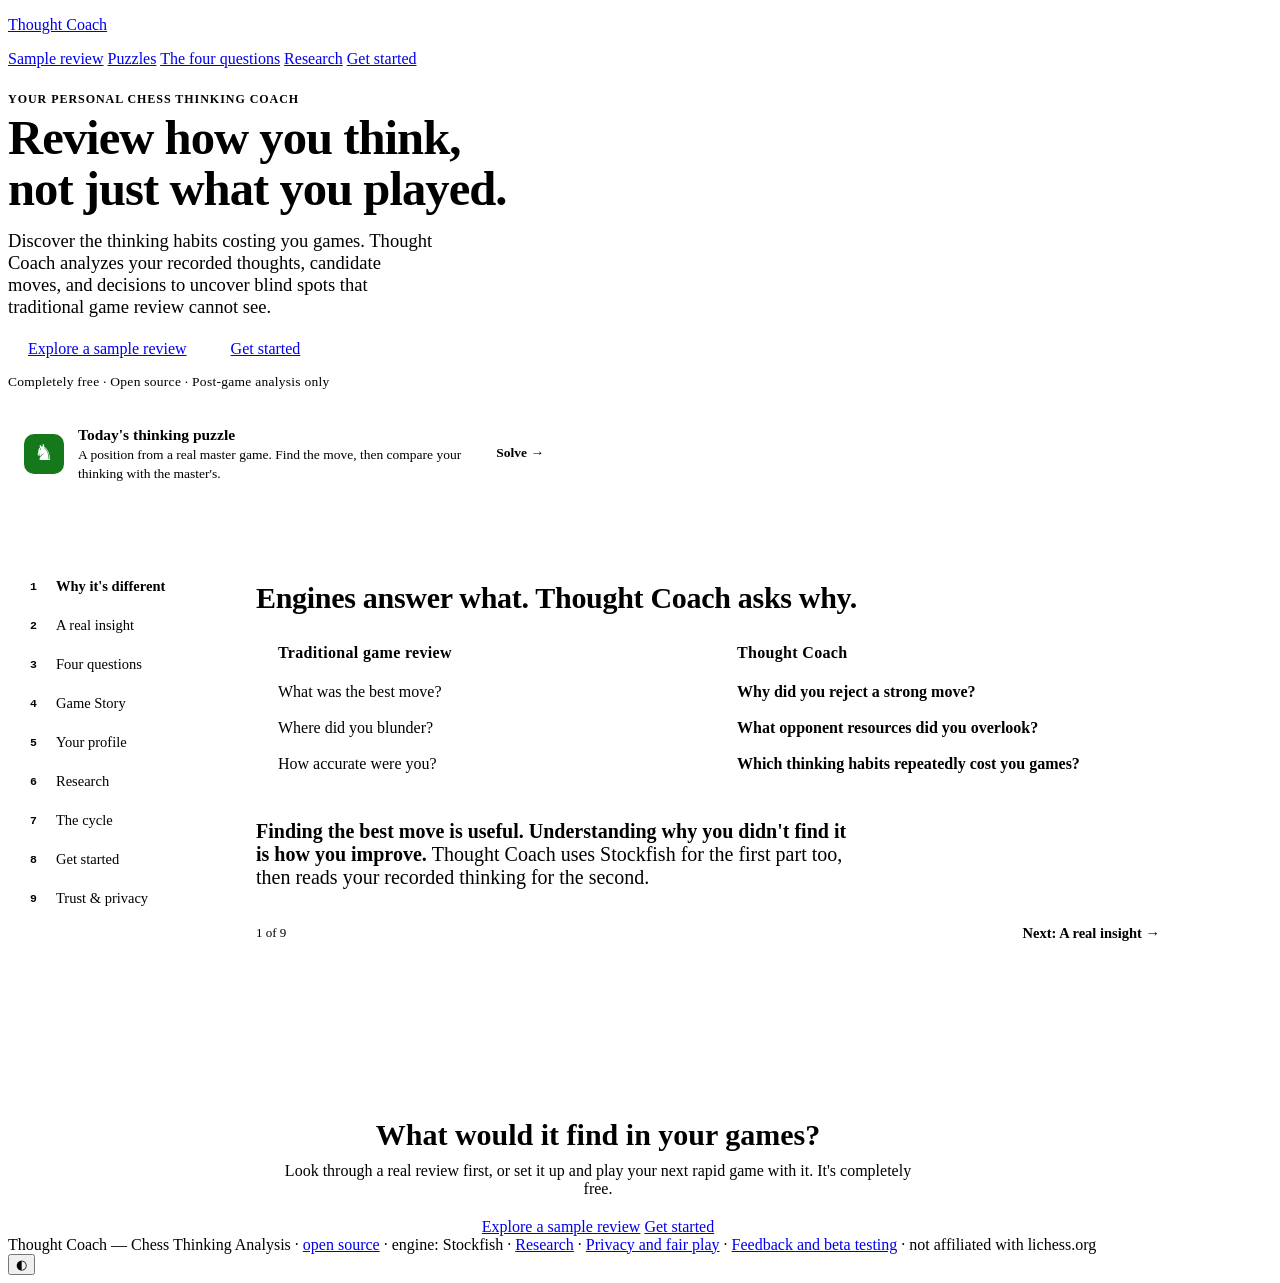
==== commit 883bec3b: "Correctness pass: one candidate count across the review, the story in the third person for someone e" ====
--- a/deploy/site/index.html
+++ b/deploy/site/index.html
@@ -34,6 +34,12 @@
   .hero .sub2 { font-size:clamp(16px, 1.45vw, 19px); color:var(--fg2); margin:0 0 22px; max-width:46ch; }
   .hero .row .btn { padding:12px 20px; }
   .hero .trustline { color:var(--muted); font-size:13.5px; margin:16px 0 0; letter-spacing:.02em; }
+  .pzcta { display:flex; align-items:center; gap:14px; margin:20px 0 0; padding:14px 16px; border:1px solid var(--line);
+    border-radius:12px; background:var(--card); color:var(--fg); text-decoration:none; max-width:520px; }
+  .pzcta:hover { border-color:var(--accent); }
+  .pzcta .ic { flex:none; width:40px; height:40px; border-radius:10px; display:grid; place-items:center; background:#15781b; color:#fff; font-size:22px; }
+  .pzcta span { color:var(--muted); font-size:13.5px; line-height:1.4; } .pzcta b { display:block; font-size:15.5px; color:var(--fg); }
+  .pzcta .go { margin-left:auto; flex:none; font-weight:700; color:var(--accent); white-space:nowrap; }
   .exlabel { font-size:12px; letter-spacing:.08em; text-transform:uppercase; color:var(--muted); margin:0 0 8px; text-align:center; }
   .top2.solo { grid-template-columns:1fr; }
   .novideo { display:flex; gap:7px; align-items:center; justify-content:center; margin:10px 0 0; font-size:13.5px; color:var(--fg2); }
@@ -282,7 +288,10 @@
         <a class="btn" href="/start" data-ev="get_started">Get started</a>
       </div>
       <p class="trustline">Completely free · Open source · Post-game analysis only</p>
-      <p class="mobnote">Recording your games needs a desktop browser. On your phone, explore the sample review and the research.</p>
+      <a class="pzcta" href="/puzzles/#daily" data-ev="daily_puzzle"><span class="ic" aria-hidden="true">&#9822;</span>
+        <span><b>Today's thinking puzzle</b><span>A position from a real master game. Find the move, then compare your
+        thinking with the master's.</span></span><span class="go">Solve &rarr;</span></a>
+      <p class="mobnote">Recording your games needs a desktop browser. On your phone, try the puzzles and explore the sample review and the research.</p>
     </section>
     <section class="example">
       <p class="exlabel">Two real moments, reviewed</p>
